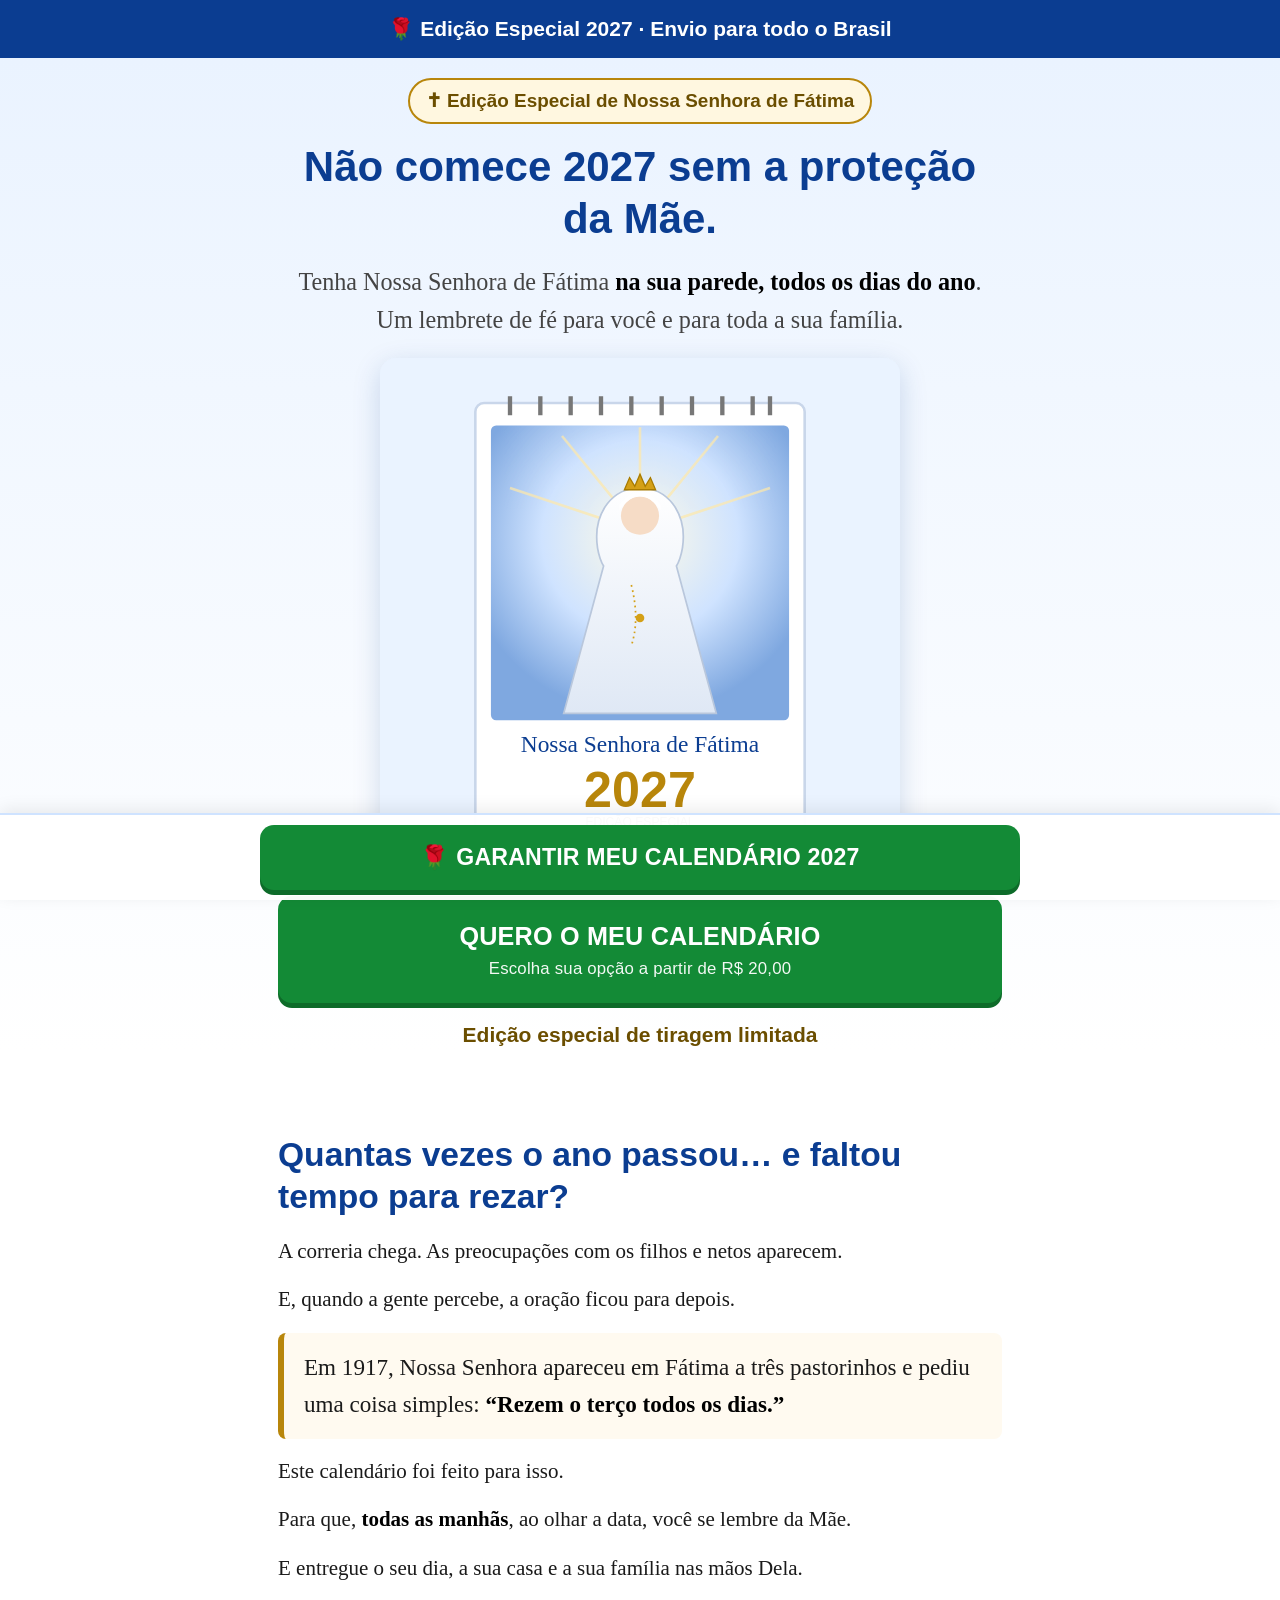
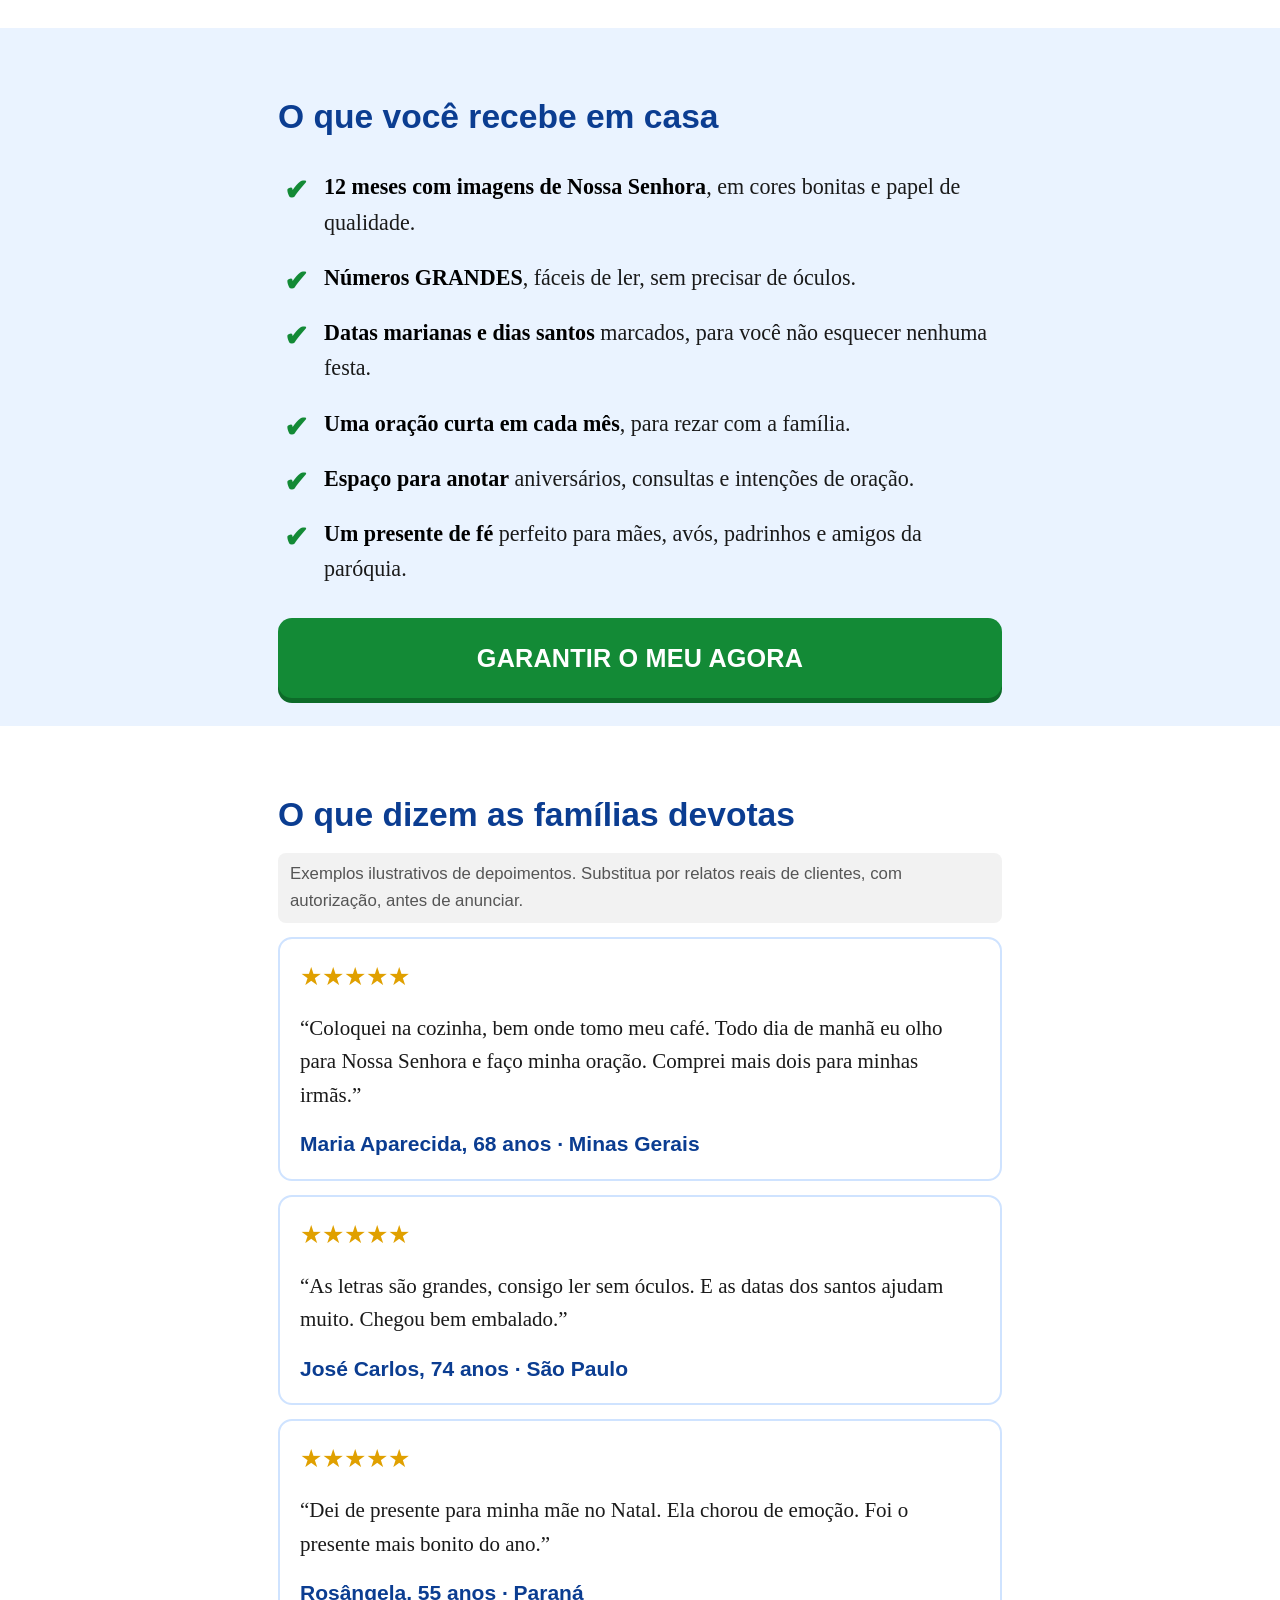
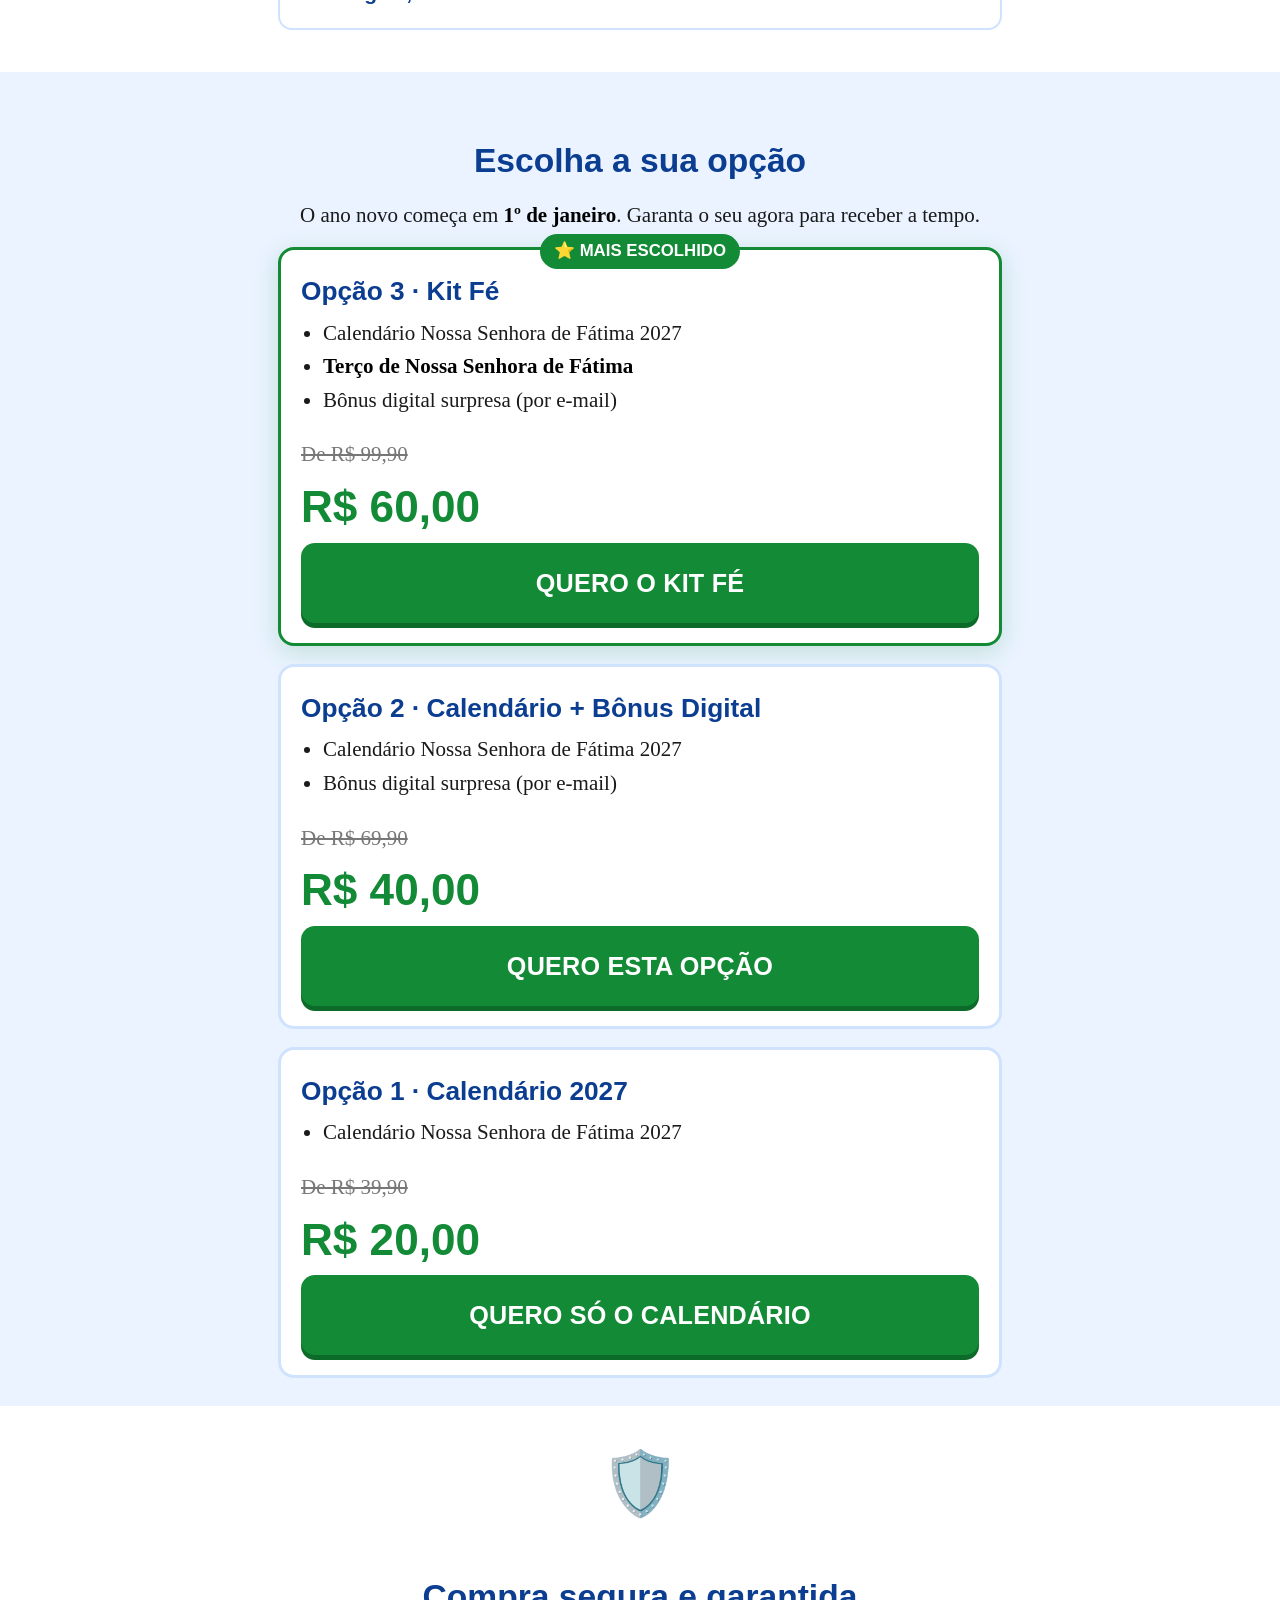
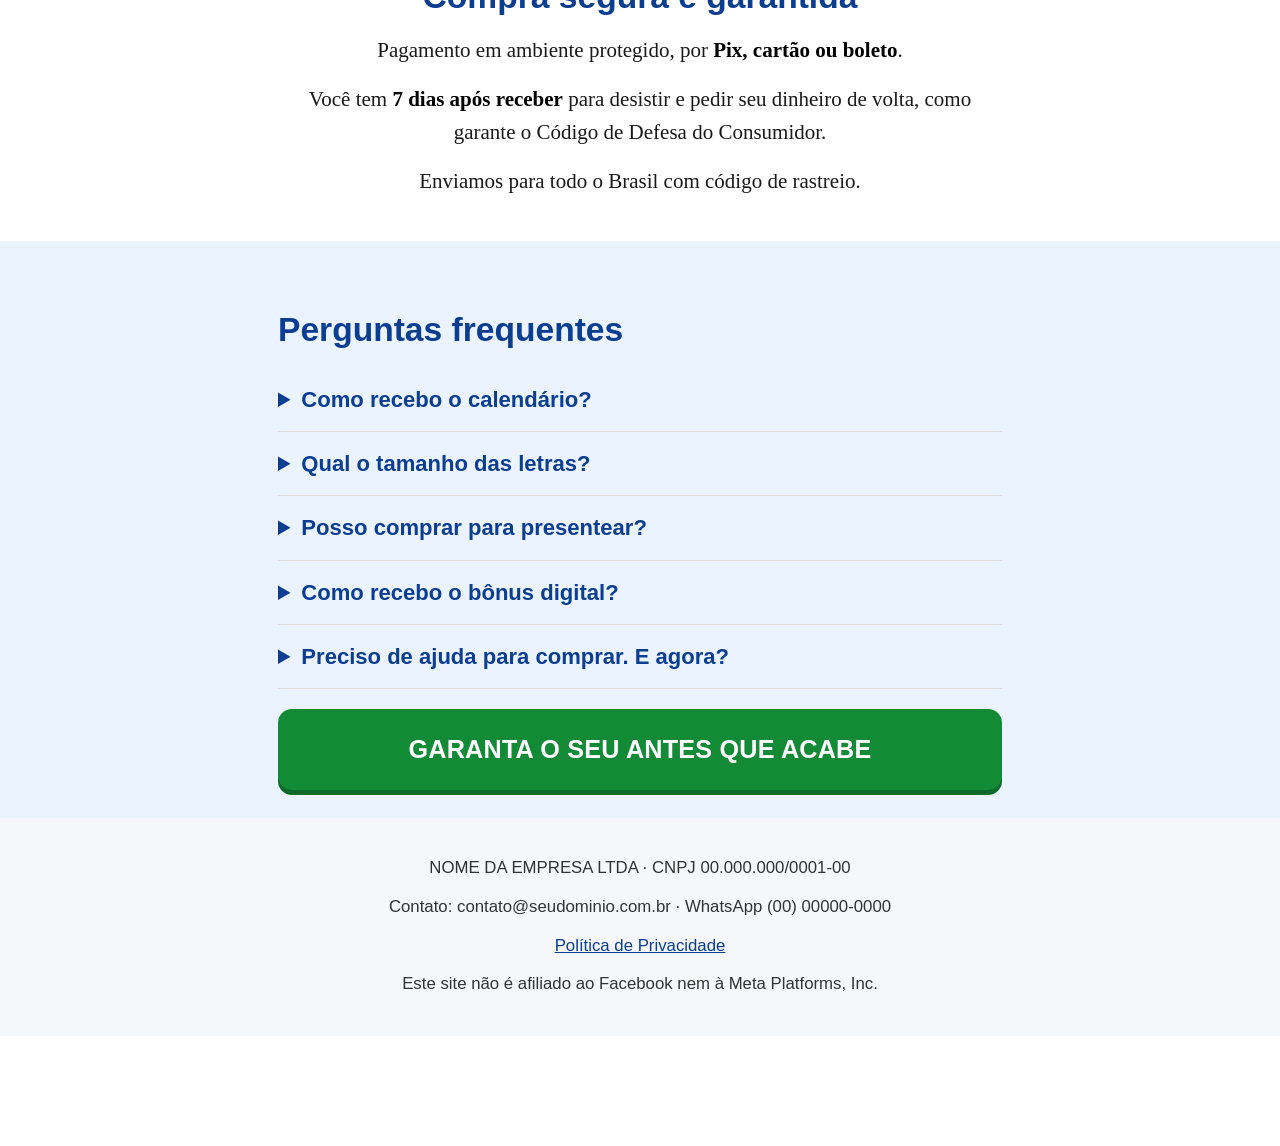
==== index.html @ 17089547 "Site Calendario Nossa Senhora de Fatima 2027" ====
<!doctype html>
<html lang="pt-BR">
<head>
<meta charset="utf-8">
<meta name="viewport" content="width=device-width, initial-scale=1">
<title>Calendário Nossa Senhora de Fátima 2027 — Edição Especial</title>
<meta name="description" content="Calendário Nossa Senhora de Fátima 2027 — Edição Especial. Comece o ano com fé, oração e a companhia da Mãe em todos os dias.">
<meta property="og:title" content="Calendário Nossa Senhora de Fátima 2027 — Edição Especial">
<meta property="og:description" content="Comece 2027 sob o manto de Nossa Senhora. Edição especial com datas marianas e orações.">
<meta property="og:image" content="img/calendario.svg">
<link rel="stylesheet" href="assets/style.css">
</head>
<body>

<div class="faixa">🌹 Edição Especial 2027 · Envio para todo o Brasil</div>

<!-- HERO -->
<header class="hero">
  <div class="wrap">
    <span class="selo">✝ Edição Especial de Nossa Senhora de Fátima</span>
    <h1>Não comece 2027 sem a proteção da Mãe.</h1>
    <p class="sub">Tenha Nossa Senhora de Fátima <strong>na sua parede, todos os dias do ano</strong>. Um lembrete de fé para você e para toda a sua família.</p>

    <!-- VÍDEO: troque a imagem por um vídeo colando o código abaixo
    <div class="video"><iframe src="https://www.youtube.com/embed/SEU_VIDEO" title="Vídeo do calendário" allowfullscreen></iframe></div>
    -->
    <img class="produto-img"
         src="https://d8j0ntlcm91z4.cloudfront.net/user_3GwCEwV18G7K6cmNY8fMfwWMeJL/hf_20261118_110739_8f648c8b-9a55-483d-972a-41683b693b8c.png"
         onerror="this.onerror=null;this.src='img/calendario.svg'"
         alt="Calendário Nossa Senhora de Fátima 2027, Edição Especial, com terço ao lado" width="520" height="520">

    <a class="btn" href="endereco.html?opcao=3" data-comprar="3">QUERO O MEU CALENDÁRIO<small>Escolha sua opção a partir de R$ 20,00</small></a>
    <p data-tiragem style="font-family:Arial,sans-serif;font-weight:bold;color:#6b4e00"></p>
  </div>
</header>

<!-- HISTÓRIA / DOR -->
<section>
  <div class="wrap">
    <h2>Quantas vezes o ano passou… e faltou tempo para rezar?</h2>
    <p>A correria chega. As preocupações com os filhos e netos aparecem.</p>
    <p>E, quando a gente percebe, a oração ficou para depois.</p>
    <p class="destaque">Em 1917, Nossa Senhora apareceu em Fátima a três pastorinhos e pediu uma coisa simples: <strong>“Rezem o terço todos os dias.”</strong></p>
    <p>Este calendário foi feito para isso.</p>
    <p>Para que, <strong>todas as manhãs</strong>, ao olhar a data, você se lembre da Mãe.</p>
    <p>E entregue o seu dia, a sua casa e a sua família nas mãos Dela.</p>
  </div>
</section>

<!-- BENEFÍCIOS -->
<section class="azul">
  <div class="wrap">
    <h2>O que você recebe em casa</h2>
    <ul class="lista">
      <li><strong>12 meses com imagens de Nossa Senhora</strong>, em cores bonitas e papel de qualidade.</li>
      <li><strong>Números GRANDES</strong>, fáceis de ler, sem precisar de óculos.</li>
      <li><strong>Datas marianas e dias santos</strong> marcados, para você não esquecer nenhuma festa.</li>
      <li><strong>Uma oração curta em cada mês</strong>, para rezar com a família.</li>
      <li><strong>Espaço para anotar</strong> aniversários, consultas e intenções de oração.</li>
      <li><strong>Um presente de fé</strong> perfeito para mães, avós, padrinhos e amigos da paróquia.</li>
    </ul>
    <a class="btn" href="endereco.html?opcao=3" data-comprar="3">GARANTIR O MEU AGORA</a>
  </div>
</section>

<!-- PROVA SOCIAL -->
<section>
  <div class="wrap">
    <h2>O que dizem as famílias devotas</h2>
    <p class="aviso-ilustr">Exemplos ilustrativos de depoimentos. Substitua por relatos reais de clientes, com autorização, antes de anunciar.</p>

    <div class="depo">
      <div class="estrelas" aria-label="5 estrelas">★★★★★</div>
      <p>“Coloquei na cozinha, bem onde tomo meu café. Todo dia de manhã eu olho para Nossa Senhora e faço minha oração. Comprei mais dois para minhas irmãs.”</p>
      <div class="autor">Maria Aparecida, 68 anos · Minas Gerais</div>
    </div>
    <div class="depo">
      <div class="estrelas" aria-label="5 estrelas">★★★★★</div>
      <p>“As letras são grandes, consigo ler sem óculos. E as datas dos santos ajudam muito. Chegou bem embalado.”</p>
      <div class="autor">José Carlos, 74 anos · São Paulo</div>
    </div>
    <div class="depo">
      <div class="estrelas" aria-label="5 estrelas">★★★★★</div>
      <p>“Dei de presente para minha mãe no Natal. Ela chorou de emoção. Foi o presente mais bonito do ano.”</p>
      <div class="autor">Rosângela, 55 anos · Paraná</div>
    </div>
  </div>
</section>

<!-- OFERTA -->
<section class="azul" id="oferta">
  <div class="wrap">
    <h2 style="text-align:center">Escolha a sua opção</h2>
    <p style="text-align:center">O ano novo começa em <strong>1º de janeiro</strong>. Garanta o seu agora para receber a tempo.</p>
    <p data-validade style="text-align:center;font-family:Arial,sans-serif;font-weight:bold;color:#b00020"></p>

    <div class="planos">
      <div class="plano top">
        <span class="tag">⭐ MAIS ESCOLHIDO</span>
        <h3>Opção 3 · <span data-nome="3">Kit Fé</span></h3>
        <ul>
          <li>Calendário Nossa Senhora de Fátima 2027</li>
          <li><strong>Terço de Nossa Senhora de Fátima</strong></li>
          <li>Bônus digital surpresa (por e-mail)</li>
        </ul>
        <div class="preco-de" data-de="3"></div>
        <div class="preco-por" data-por="3">R$ 60,00</div>
        <a class="btn" href="endereco.html?opcao=3" data-comprar="3">QUERO O KIT FÉ</a>
      </div>

      <div class="plano">
        <h3>Opção 2 · <span data-nome="2">Calendário + Bônus Digital</span></h3>
        <ul>
          <li>Calendário Nossa Senhora de Fátima 2027</li>
          <li>Bônus digital surpresa (por e-mail)</li>
        </ul>
        <div class="preco-de" data-de="2"></div>
        <div class="preco-por" data-por="2">R$ 40,00</div>
        <a class="btn" href="endereco.html?opcao=2" data-comprar="2">QUERO ESTA OPÇÃO</a>
      </div>

      <div class="plano">
        <h3>Opção 1 · <span data-nome="1">Calendário 2027</span></h3>
        <ul>
          <li>Calendário Nossa Senhora de Fátima 2027</li>
        </ul>
        <div class="preco-de" data-de="1"></div>
        <div class="preco-por" data-por="1">R$ 20,00</div>
        <a class="btn" href="endereco.html?opcao=1" data-comprar="1">QUERO SÓ O CALENDÁRIO</a>
      </div>
    </div>
  </div>
</section>

<!-- GARANTIA -->
<section class="garantia">
  <div class="wrap">
    <div class="icone">🛡️</div>
    <h2>Compra segura e garantida</h2>
    <p>Pagamento em ambiente protegido, por <strong>Pix, cartão ou boleto</strong>.</p>
    <p>Você tem <strong>7 dias após receber</strong> para desistir e pedir seu dinheiro de volta, como garante o Código de Defesa do Consumidor.</p>
    <p data-empresa="prazoEnvio"></p>
  </div>
</section>

<!-- FAQ -->
<section class="azul faq">
  <div class="wrap">
    <h2>Perguntas frequentes</h2>
    <details><summary>Como recebo o calendário?</summary><p>Pelos Correios ou transportadora, no endereço que você informar. Você recebe o código de rastreio.</p></details>
    <details><summary>Qual o tamanho das letras?</summary><p>Os números dos dias são grandes, pensados para leitura fácil.</p></details>
    <details><summary>Posso comprar para presentear?</summary><p>Pode, sim. Basta colocar o endereço de quem vai receber.</p></details>
    <details><summary>Como recebo o bônus digital?</summary><p>Por e-mail, logo após a confirmação do pagamento (opções 2 e 3).</p></details>
    <details><summary>Preciso de ajuda para comprar. E agora?</summary><p>Fale com a gente no WhatsApp <strong data-empresa="whatsapp"></strong>. Atendemos com calma e carinho.</p></details>
    <a class="btn" href="endereco.html?opcao=3" data-comprar="3" style="margin-top:20px">GARANTA O SEU ANTES QUE ACABE</a>
  </div>
</section>

<footer>
  <div class="wrap">
    <p><span data-empresa="nome"></span> · CNPJ <span data-empresa="cnpj"></span></p>
    <p>Contato: <span data-empresa="email"></span> · WhatsApp <span data-empresa="whatsapp"></span></p>
    <p><a href="privacidade.html">Política de Privacidade</a></p>
    <p>Este site não é afiliado ao Facebook nem à Meta Platforms, Inc.</p>
  </div>
</footer>

<div class="cta-fixo"><a class="btn" href="#oferta">🌹 GARANTIR MEU CALENDÁRIO 2027</a></div>

<script src="assets/config.js"></script>
<script src="assets/app.js"></script>
<script>track("ViewContent", {content_name: "Calendario Fatima 2027", currency: "BRL"});</script>
</body>
</html>
---- assets/style.css ----
:root{
  --azul:#0b3d91; --azul-claro:#eaf3ff; --azul-medio:#cfe3ff;
  --verde:#138a36; --verde-esc:#0d6b29; --ouro:#b8860b;
  --texto:#1a1a1a; --suave:#444; --branco:#fff; --vermelho:#b00020;
}
*{box-sizing:border-box}
html{font-size:21px}
body{margin:0;font-family:Georgia,"Times New Roman",serif;color:var(--texto);
  background:var(--branco);line-height:1.6;padding-bottom:110px}
h1,h2,h3{font-family:Arial,Helvetica,sans-serif;line-height:1.25;color:var(--azul)}
h1{font-size:2rem;margin:.4em 0}
h2{font-size:1.6rem;margin:1.2em 0 .5em}
h3{font-size:1.25rem}
p{margin:.7em 0}
strong{color:#000}
.wrap{max-width:760px;margin:0 auto;padding:0 18px}
section{padding:28px 0}
.faixa{background:var(--azul);color:#fff;text-align:center;font-family:Arial,sans-serif;
  font-weight:bold;padding:12px 16px;font-size:1rem}
.hero{background:linear-gradient(#eaf3ff,#fff);text-align:center;padding-top:20px}
.selo{display:inline-block;background:#fff7e0;color:#6b4e00;border:2px solid var(--ouro);
  border-radius:40px;padding:6px 16px;font-family:Arial,sans-serif;font-weight:bold;font-size:.9rem}
.sub{font-size:1.15rem;color:var(--suave)}
.produto-img{width:100%;max-width:520px;border-radius:16px;box-shadow:0 8px 28px rgba(11,61,145,.18);
  display:block;margin:18px auto;background:#eaf3ff}
.video{position:relative;padding-top:56.25%;border-radius:16px;overflow:hidden;margin:18px 0}
.video iframe{position:absolute;inset:0;width:100%;height:100%;border:0}
.azul{background:var(--azul-claro)}
.lista{list-style:none;padding:0}
.lista li{padding:10px 0 10px 46px;position:relative;font-size:1.05rem}
.lista li:before{content:"✔";position:absolute;left:6px;top:8px;color:var(--verde);font-size:1.4rem;font-weight:bold}
.destaque{border-left:6px solid var(--ouro);background:#fffaf0;padding:16px 20px;border-radius:8px;font-size:1.1rem}
.btn{display:block;width:100%;text-align:center;background:var(--verde);color:#fff !important;
  font-family:Arial,Helvetica,sans-serif;font-weight:bold;font-size:1.2rem;text-decoration:none;
  border:0;border-radius:14px;padding:20px 16px;min-height:68px;cursor:pointer;
  box-shadow:0 5px 0 var(--verde-esc);letter-spacing:.2px}
.btn:hover,.btn:focus{background:var(--verde-esc)}
.btn:focus-visible{outline:4px solid #ffbf00;outline-offset:3px}
.btn small{display:block;font-weight:normal;font-size:.8rem;opacity:.95}
.depo{background:#fff;border:2px solid var(--azul-medio);border-radius:14px;padding:18px 20px;margin:14px 0}
.depo .estrelas{color:#e0a000;font-size:1.2rem}
.depo .autor{font-family:Arial,sans-serif;font-weight:bold;color:var(--azul);margin-top:6px}
.aviso-ilustr{font-family:Arial,sans-serif;font-size:.8rem;color:#555;background:#f2f2f2;
  border-radius:8px;padding:8px 12px}
.planos{display:grid;gap:18px}
.plano{border:3px solid var(--azul-medio);border-radius:16px;padding:20px;background:#fff;position:relative}
.plano.top{border-color:var(--verde);box-shadow:0 6px 24px rgba(19,138,54,.18)}
.plano .tag{position:absolute;top:-16px;left:50%;transform:translateX(-50%);background:var(--verde);
  color:#fff;font-family:Arial,sans-serif;font-weight:bold;font-size:.8rem;padding:4px 14px;border-radius:20px;white-space:nowrap}
.plano h3{margin:.2em 0 .3em}
.plano ul{padding-left:22px;margin:.4em 0 1em}
.preco-de{color:#777;text-decoration:line-through;font-size:1rem}
.preco-por{font-family:Arial,sans-serif;font-size:2.1rem;font-weight:bold;color:var(--verde)}
.garantia{text-align:center}
.garantia .icone{font-size:3rem}
.faq details{border-bottom:1px solid #ddd;padding:14px 0}
.faq summary{font-family:Arial,sans-serif;font-weight:bold;cursor:pointer;color:var(--azul);font-size:1.05rem}
footer{background:#f5f7fb;color:#333;font-size:.8rem;padding:26px 0;text-align:center;font-family:Arial,sans-serif}
footer a{color:var(--azul)}
.cta-fixo{position:fixed;left:0;right:0;bottom:0;background:rgba(255,255,255,.97);
  border-top:2px solid var(--azul-medio);padding:10px 14px calc(10px + env(safe-area-inset-bottom));z-index:50;
  box-shadow:0 -4px 16px rgba(0,0,0,.08)}
.cta-fixo .btn{max-width:760px;margin:0 auto;padding:14px;min-height:60px;font-size:1.1rem}
/* formulário */
.form label{display:block;font-family:Arial,sans-serif;font-weight:bold;margin:16px 0 6px;font-size:1rem}
.form input,.form select{width:100%;font-size:1.1rem;padding:16px;border:2px solid #8aa6d6;border-radius:10px;
  min-height:60px;font-family:Arial,sans-serif;background:#fff}
.form input:focus,.form select:focus{outline:3px solid #ffbf00;border-color:var(--azul)}
.form .linha{display:grid;grid-template-columns:1fr 1fr;gap:14px}
.form .erro{color:var(--vermelho);font-family:Arial,sans-serif;font-size:.9rem;min-height:1.2em}
.form .ajuda{font-size:.85rem;color:#555;font-family:Arial,sans-serif}
.resumo{background:var(--azul-claro);border-radius:14px;padding:16px 18px;font-family:Arial,sans-serif}
.resumo .preco-por{font-size:1.6rem}
.check{display:flex;gap:12px;align-items:flex-start;font-weight:normal !important}
.check input{width:30px;height:30px;min-height:auto;flex:0 0 auto;margin-top:2px}
.passos{display:flex;justify-content:space-between;font-family:Arial,sans-serif;font-size:.85rem;color:#555;margin:10px 0}
.passos b{color:var(--azul)}
.alerta{background:#fff3f3;border:2px solid var(--vermelho);border-radius:10px;padding:12px 16px;font-family:Arial,sans-serif}
@media (min-width:760px){.planos{grid-template-columns:1fr}}
@media (max-width:420px){html{font-size:19px}.form .linha{grid-template-columns:1fr}}
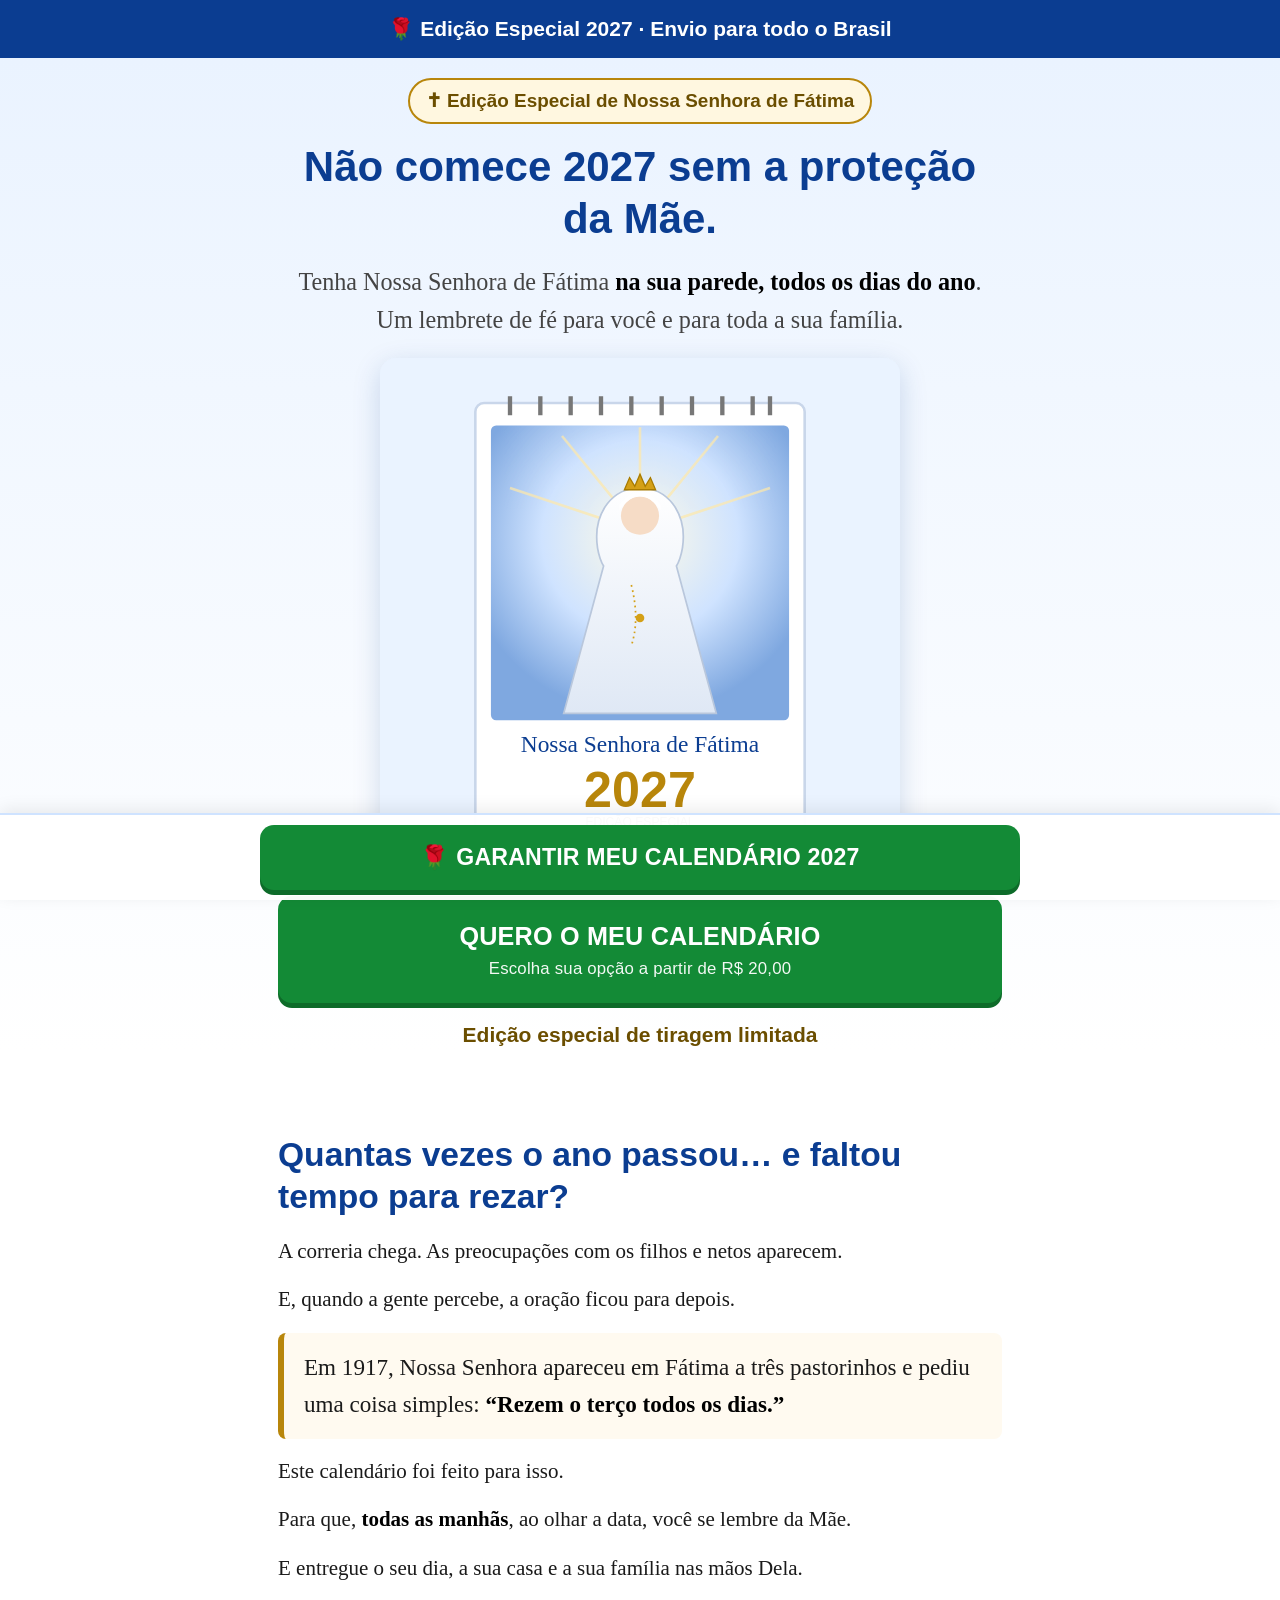
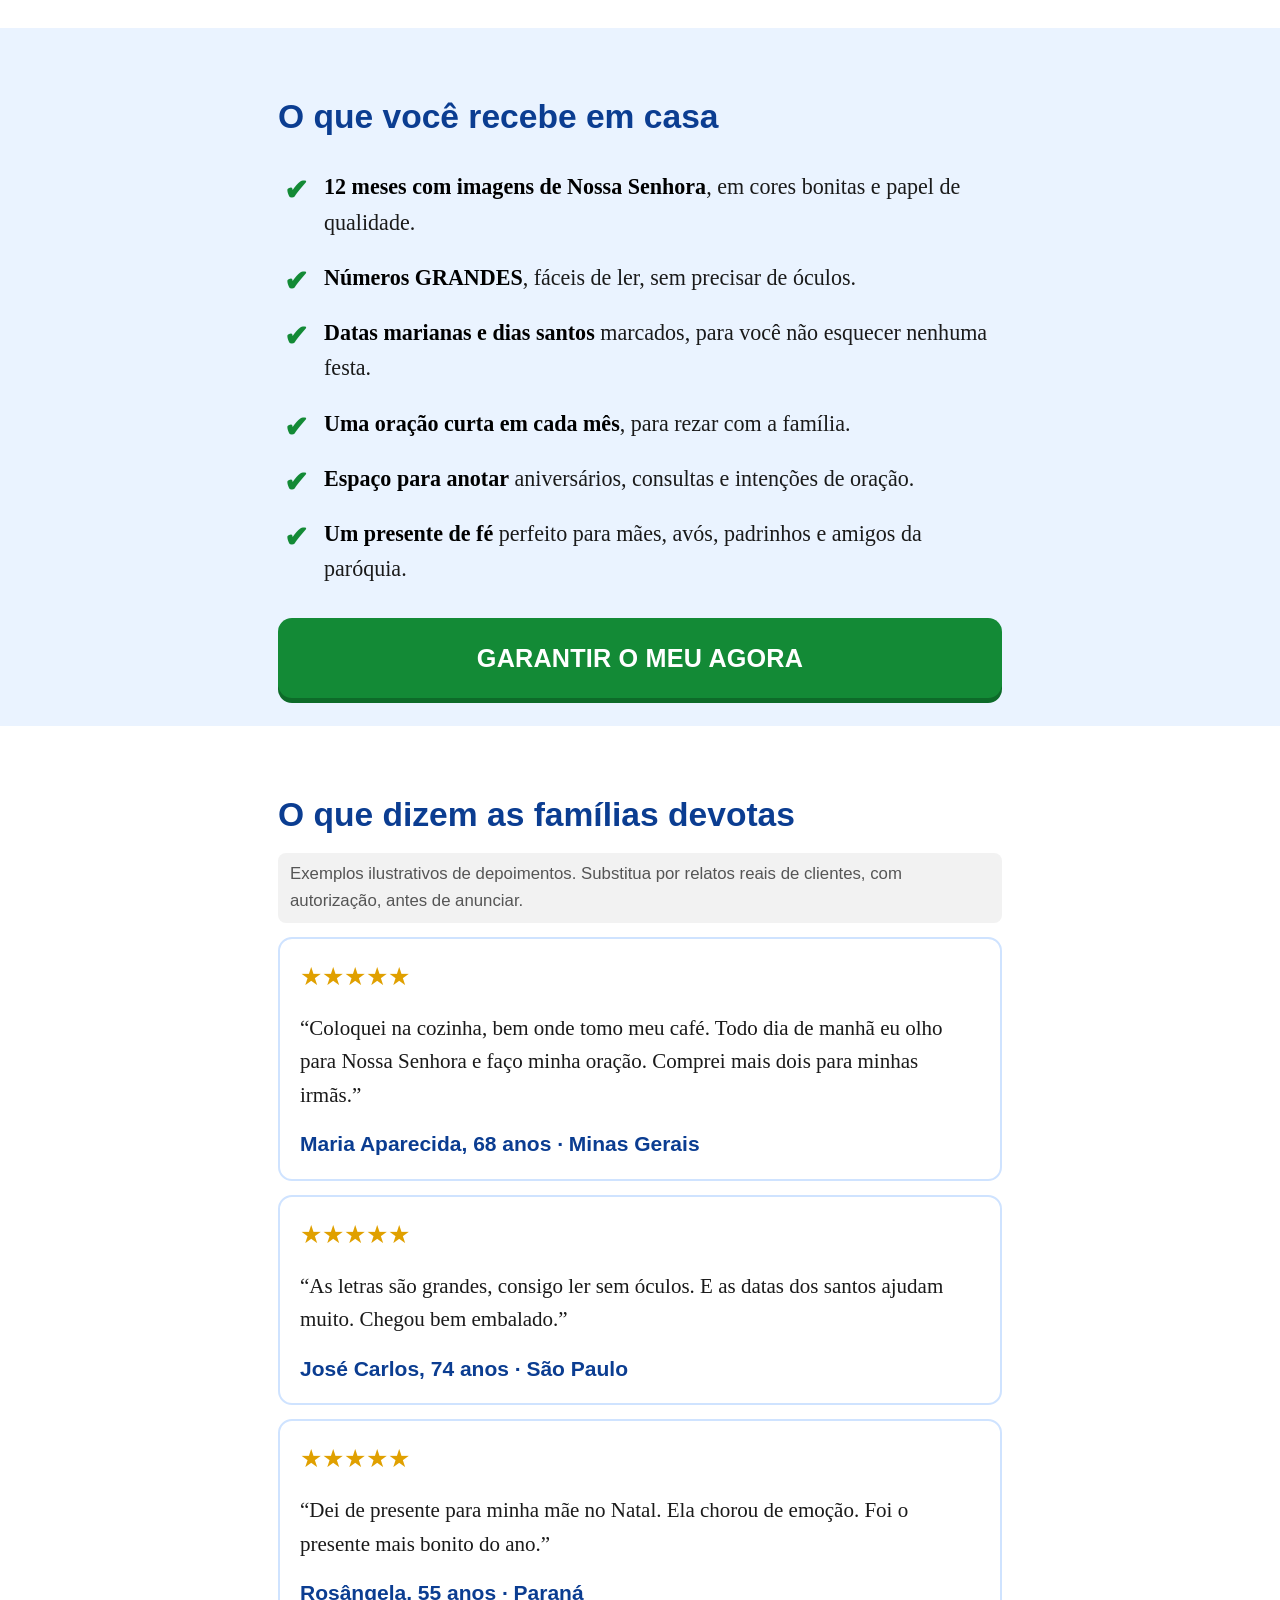
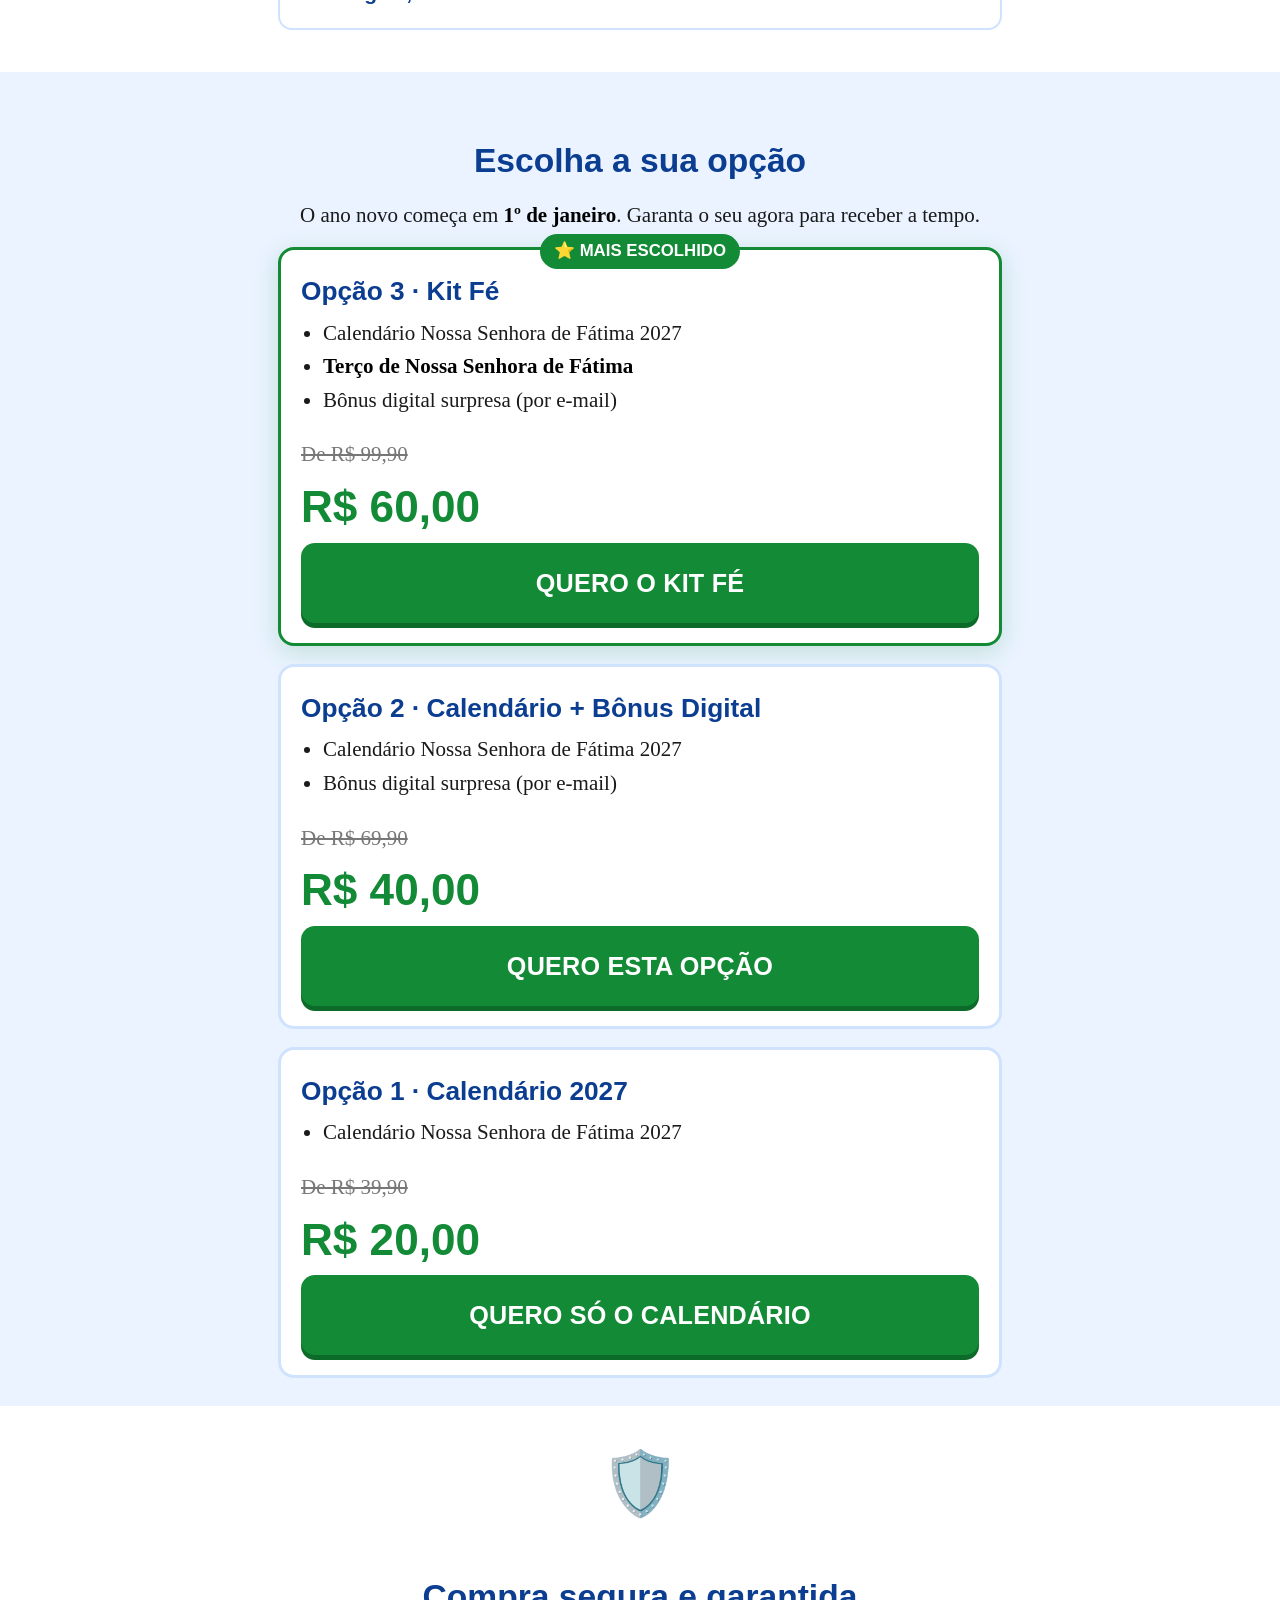
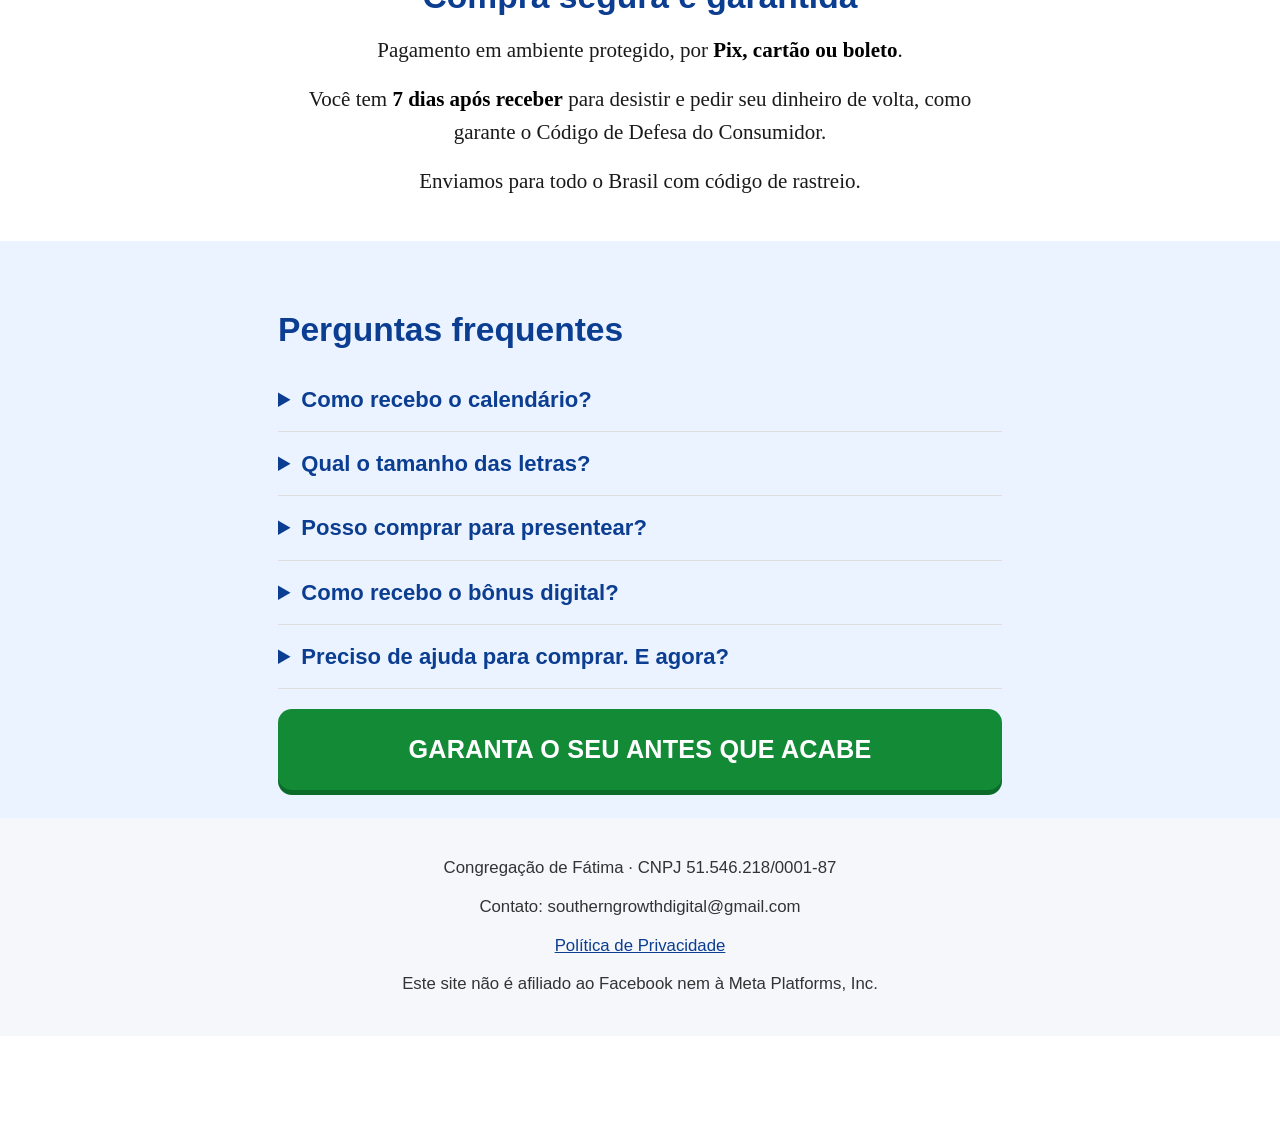
==== commit 0b63d91b: "Contato por e-mail e remove WhatsApp do site Co-Authored-By: Claude Opus 5.5 <noreply@anthropic.com>" ====
--- a/index.html
+++ b/index.html
@@ -151,7 +151,7 @@
     <details><summary>Qual o tamanho das letras?</summary><p>Os números dos dias são grandes, pensados para leitura fácil.</p></details>
     <details><summary>Posso comprar para presentear?</summary><p>Pode, sim. Basta colocar o endereço de quem vai receber.</p></details>
     <details><summary>Como recebo o bônus digital?</summary><p>Por e-mail, logo após a confirmação do pagamento (opções 2 e 3).</p></details>
-    <details><summary>Preciso de ajuda para comprar. E agora?</summary><p>Fale com a gente no WhatsApp <strong data-empresa="whatsapp"></strong>. Atendemos com calma e carinho.</p></details>
+    <details><summary>Preciso de ajuda para comprar. E agora?</summary><p>Escreva para <strong data-empresa="email"></strong>. Atendemos com calma e carinho.</p></details>
     <a class="btn" href="endereco.html?opcao=3" data-comprar="3" style="margin-top:20px">GARANTA O SEU ANTES QUE ACABE</a>
   </div>
 </section>
@@ -159,7 +159,7 @@
 <footer>
   <div class="wrap">
     <p><span data-empresa="nome"></span> · CNPJ <span data-empresa="cnpj"></span></p>
-    <p>Contato: <span data-empresa="email"></span> · WhatsApp <span data-empresa="whatsapp"></span></p>
+    <p>Contato: <span data-empresa="email"></span></p>
     <p><a href="privacidade.html">Política de Privacidade</a></p>
     <p>Este site não é afiliado ao Facebook nem à Meta Platforms, Inc.</p>
   </div>
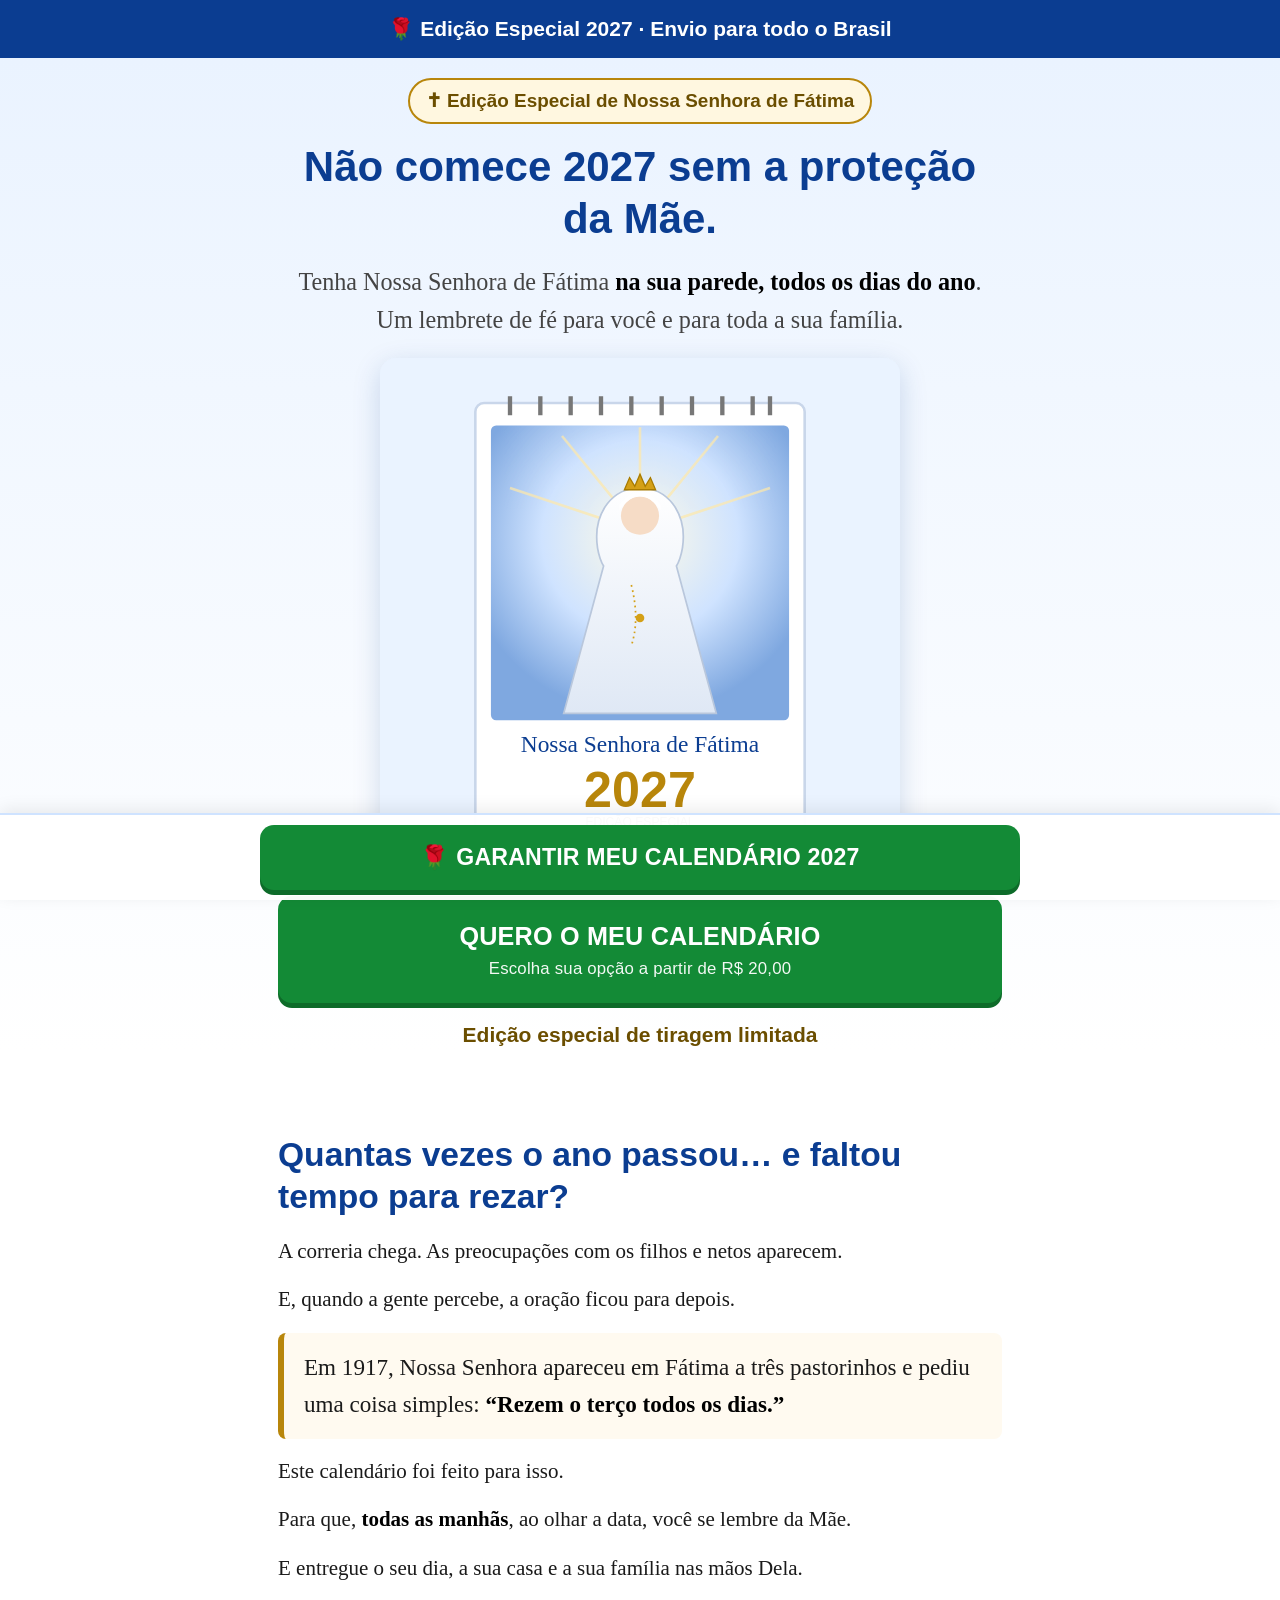
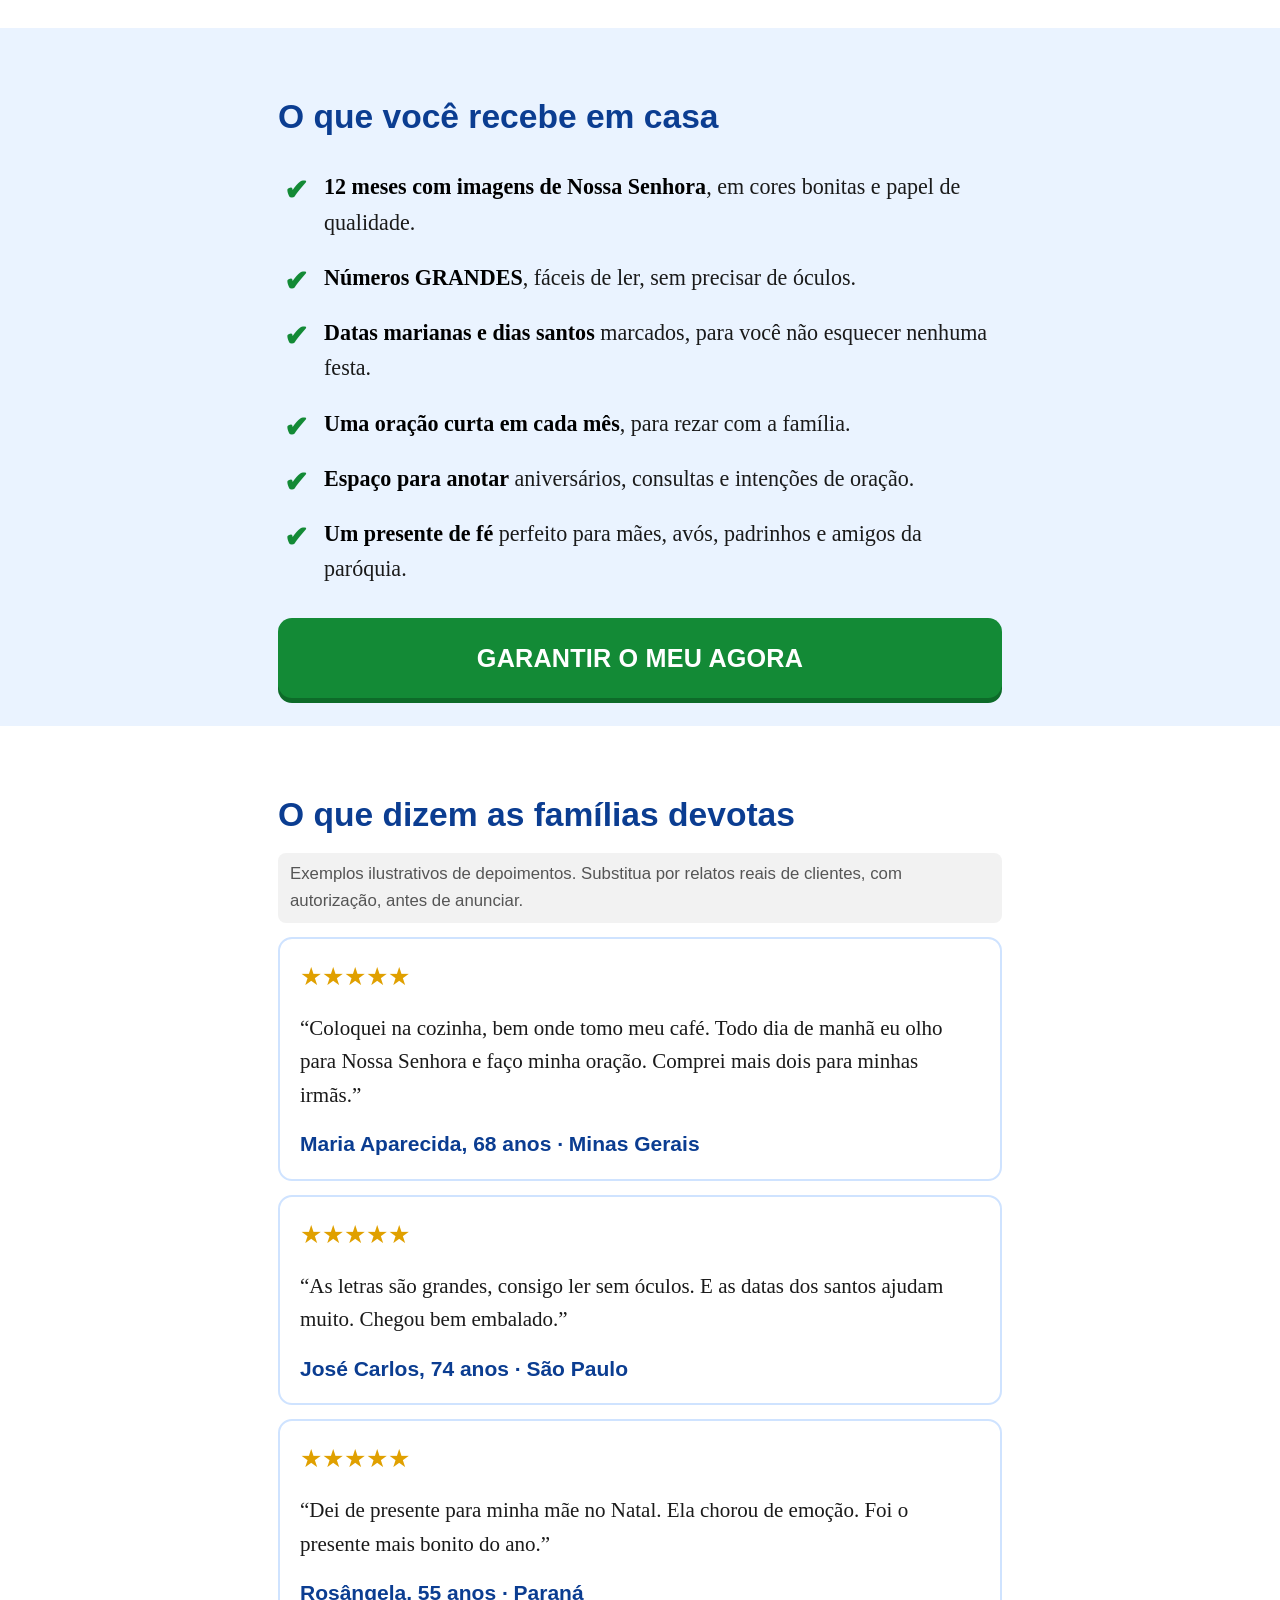
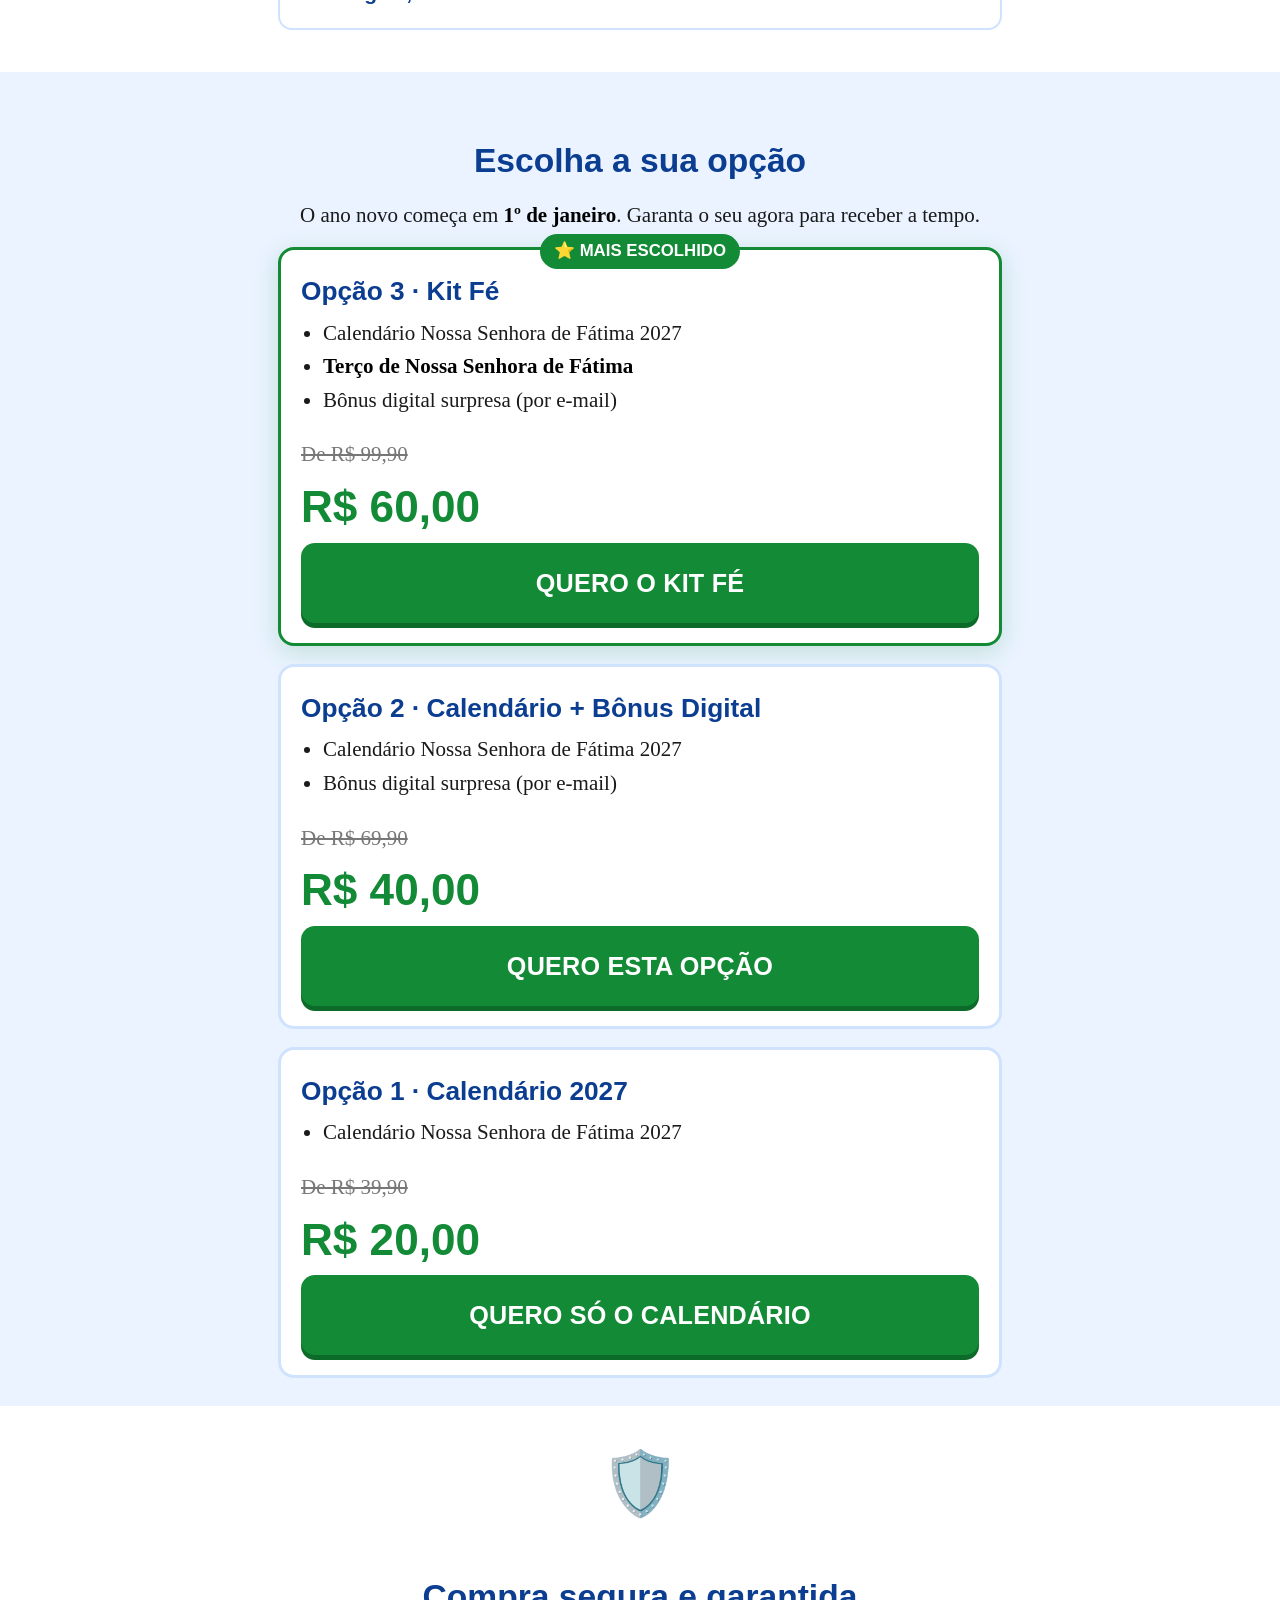
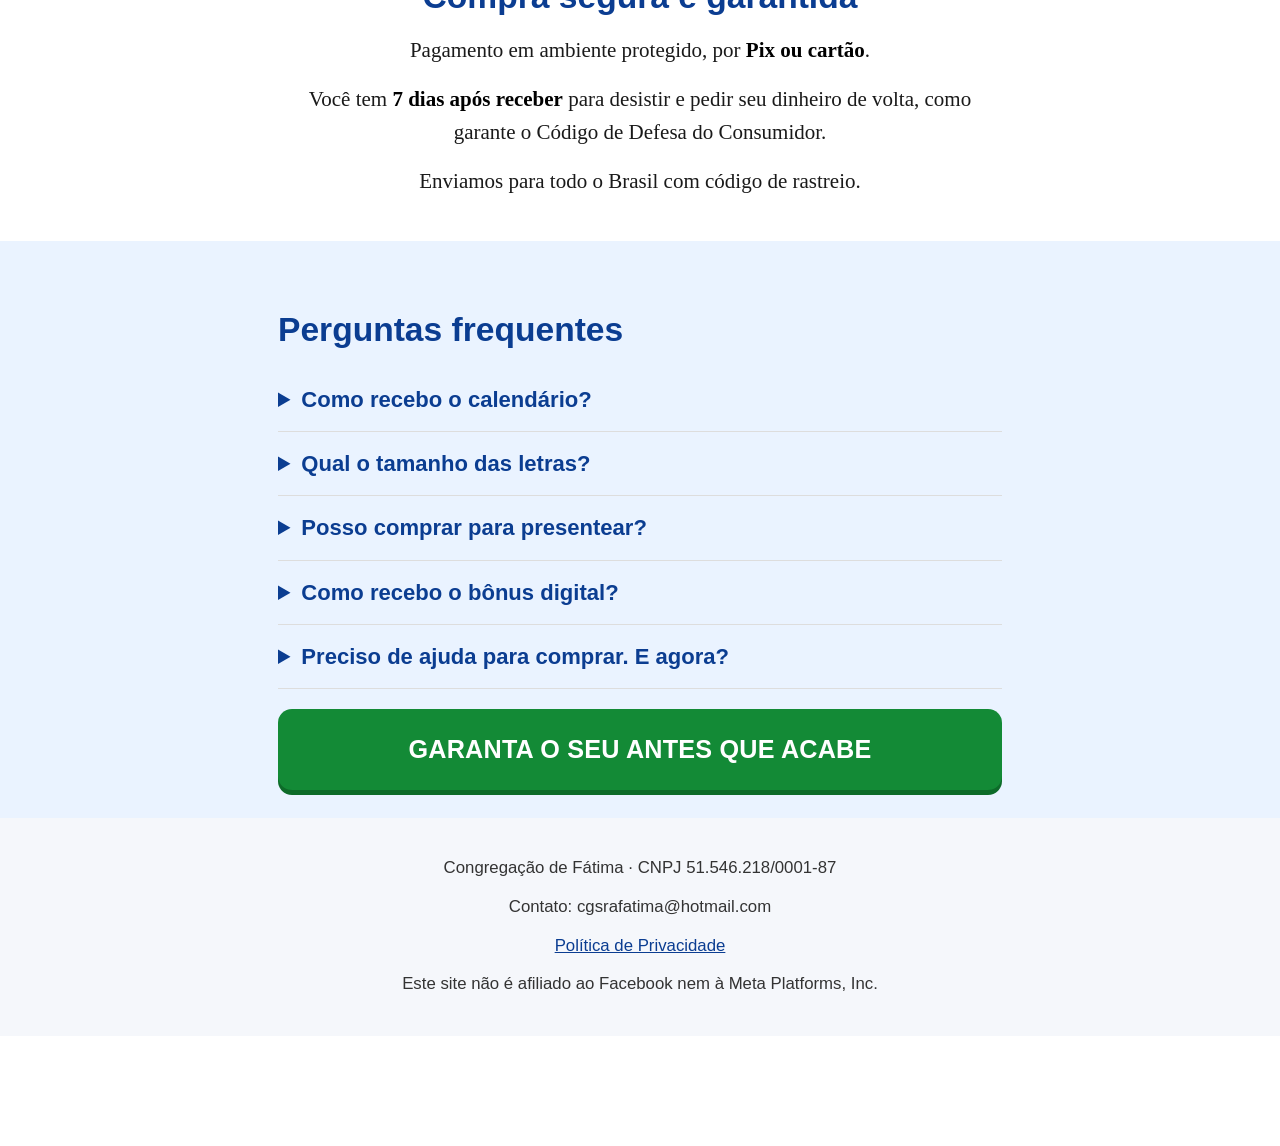
==== commit 5f3b7f3f: "Remove boleto dos textos" ====
--- a/index.html
+++ b/index.html
@@ -137,7 +137,7 @@
   <div class="wrap">
     <div class="icone">🛡️</div>
     <h2>Compra segura e garantida</h2>
-    <p>Pagamento em ambiente protegido, por <strong>Pix, cartão ou boleto</strong>.</p>
+    <p>Pagamento em ambiente protegido, por <strong>Pix ou cartão</strong>.</p>
     <p>Você tem <strong>7 dias após receber</strong> para desistir e pedir seu dinheiro de volta, como garante o Código de Defesa do Consumidor.</p>
     <p data-empresa="prazoEnvio"></p>
   </div>
@@ -170,5 +170,6 @@
 <script src="assets/config.js"></script>
 <script src="assets/app.js"></script>
 <script>track("ViewContent", {content_name: "Calendario Fatima 2027", currency: "BRL"});</script>
+<noscript><img height="1" width="1" style="display:none" src="https://www.facebook.com/tr?id=1657125882823147&ev=PageView&noscript=1"/></noscript>
 </body>
 </html>
